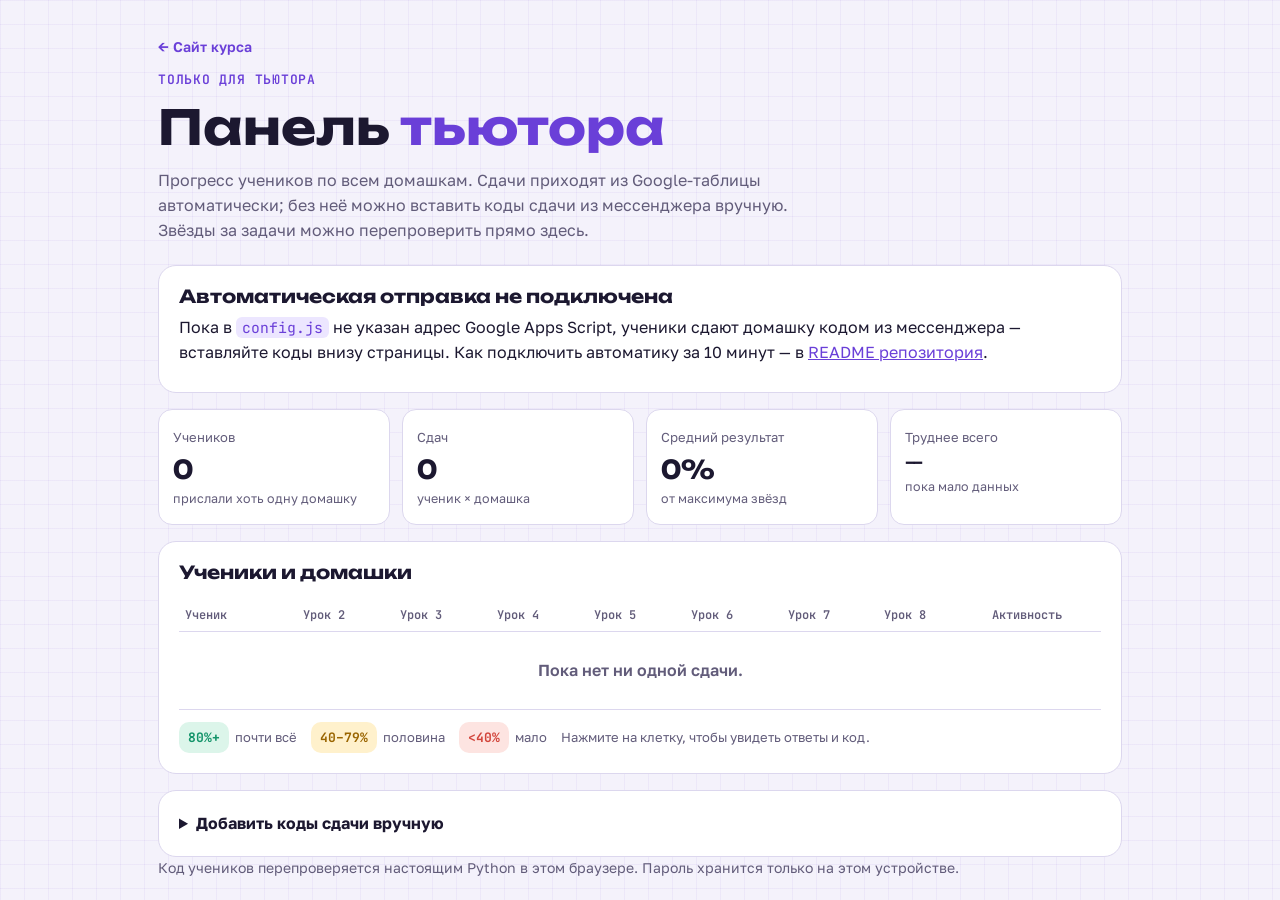
==== tutor.html @ bf75dc19 "Сайт курса Python: уроки 1–11, домашки 2–8, презентации 8–11, панель тьютора - Главная со всеми урок" ====
<!DOCTYPE html>
<html lang="ru">
<head>
<meta charset="utf-8">
<meta name="viewport" content="width=device-width, initial-scale=1">
<meta name="robots" content="noindex">
<title>Панель тьютора: курс Python</title>
<link rel="stylesheet" href="assets/site.css">
<style>
.tiles{display:grid;grid-template-columns:repeat(4,1fr);gap:12px}
@media (max-width:760px){.tiles{grid-template-columns:1fr 1fr}}
.tile{background:var(--paper);border:1px solid var(--line);border-radius:14px;padding:14px}
.tile span{font-size:13px;color:var(--muted)}
.tile b{display:block;font:700 26px var(--display);font-variant-numeric:tabular-nums;margin-top:4px}
.tile small{color:var(--muted);font-size:12.5px}
table.mx{width:100%;border-collapse:collapse;font-variant-numeric:tabular-nums}
table.mx th{font:600 12px var(--mono);color:var(--muted);text-align:center;padding:8px 6px;border-bottom:1px solid var(--line);white-space:nowrap}
table.mx th:first-child{text-align:left}
table.mx td{padding:6px;border-bottom:1px solid var(--line);text-align:center}
table.mx td:first-child{text-align:left;font-weight:600;white-space:nowrap}
table.mx td.when{color:var(--muted);font-size:13px;white-space:nowrap}
.cell{display:inline-block;min-width:74px;padding:6px 8px;border-radius:10px;font:700 13px var(--mono);border:1.5px solid transparent;background:var(--bg);color:var(--muted)}
button.cell:hover{border-color:var(--accent)}
.cell.p0{background:var(--coral-soft);color:var(--coral)}
.cell.p1{background:var(--gold-soft);color:var(--gold)}
.cell.p2{background:var(--mint-soft);color:var(--mint)}
.cell.on{border-color:var(--accent)}
.dot{display:inline-grid;place-items:center;width:26px;height:26px;border-radius:8px;font:700 13px var(--mono)}
.dot.ok{background:var(--mint-soft);color:var(--mint)}
.dot.no{background:var(--coral-soft);color:var(--coral)}
.dot.warn{background:var(--gold-soft);color:var(--gold)}
.dot.none{border:1px dashed var(--line);color:var(--muted)}
.dots{display:flex;flex-wrap:wrap;gap:6px;margin:4px 0 12px}
.tks{display:grid;grid-template-columns:repeat(auto-fill,minmax(340px,1fr));gap:12px;margin-top:12px;align-items:start}
.tk{background:var(--bg);border:1px solid var(--line);border-radius:14px;padding:12px;min-width:0}
.tk h4{font:700 15px var(--body);display:flex;justify-content:space-between;gap:8px;align-items:center;margin-bottom:6px}
.tk pre.code{max-height:260px;overflow:auto;font-size:12.5px}
.legend{display:flex;flex-wrap:wrap;gap:14px;font-size:13px;color:var(--muted);margin-top:12px}
.legend span{display:inline-flex;gap:6px;align-items:center}
.msg{font-size:14px;color:var(--muted)}
.msg b.ok{color:var(--mint)}.msg b.no{color:var(--coral)}
textarea#paste{width:100%;min-height:100px;border:1px solid var(--line);border-radius:12px;padding:10px;background:var(--bg);color:var(--ink);font:13px var(--mono)}
</style>
</head>
<body>
<div class="wrap">
  <header class="hero">
    <div class="topbar"><a href="index.html">← Сайт курса</a></div>
    <div style="height:14px"></div>
    <div class="kicker">Только для тьютора</div>
    <h1>Панель <span>тьютора</span></h1>
    <p>Прогресс учеников по всем домашкам. Сдачи приходят из Google-таблицы автоматически; без неё можно вставить коды сдачи из мессенджера вручную. Звёзды за задачи можно перепроверить прямо здесь.</p>
  </header>

  <div class="grid">
    <div class="card" id="conn"></div>
    <div class="tiles" id="tiles"></div>
    <div class="card">
      <div class="row" style="justify-content:space-between;margin-bottom:8px"><h3>Ученики и домашки</h3><span class="msg" id="upd"></span></div>
      <div class="tblwrap"><table class="mx" id="mx"></table></div>
      <div class="legend"><span><i class="cell p2" style="min-width:0">80%+</i>почти всё</span><span><i class="cell p1" style="min-width:0">40–79%</i>половина</span><span><i class="cell p0" style="min-width:0">&lt;40%</i>мало</span><span>Нажмите на клетку, чтобы увидеть ответы и код.</span></div>
    </div>
    <div class="card" id="detail" hidden></div>
    <details class="card">
      <summary style="cursor:pointer;font-weight:700">Добавить коды сдачи вручную</summary>
      <p class="msg">Если ученик прислал сообщение с кодом сдачи (начинается с <code>KP1z.</code>), вставьте его сюда. Можно сразу много сообщений подряд. Эти сдачи хранятся только в этом браузере.</p>
      <textarea id="paste" aria-label="Сообщения учеников"></textarea>
      <div class="row" style="margin-top:8px"><button class="btn" id="addBtn">Добавить</button><span class="msg" id="addMsg"></span></div>
    </details>
  </div>
</div>
<footer class="wrap">Код учеников перепроверяется настоящим Python в этом браузере. Пароль хранится только на этом устройстве.</footer>

<script src="config.js"></script>
<script src="assets/lessons.js"></script>
<script src="assets/runner.js"></script>
<script src="assets/hw-engine.js"></script>
<script>
(async function(){
  const CFG = window.SITE_CONFIG || {};
  const A = window.HW;
  const { esc, hl, $, $$, el } = A;
  const DATA = {};
  A.mount = d => { DATA[d.id] = d; };
  const HWS = LESSONS.filter(L => L.hwId);
  for (const L of HWS){
    await new Promise(res => { const s = document.createElement('script'); s.src = L.hw.replace('.html', '.js'); s.onload = res; s.onerror = res; document.body.appendChild(s); });
  }
  const KEY = 'kiber-tutor-v1';
  let T = {}; try { T = JSON.parse(localStorage.getItem(KEY) || '{}') || {}; } catch (e) {}
  T.codes = T.codes || {};
  const saveT = () => { try { localStorage.setItem(KEY, JSON.stringify(T)); } catch (e) {} };
  const nkey = n => String(n || '').toLowerCase().replace(/ё/g, 'е').replace(/\s+/g, ' ').trim();
  let remote = [];      // [{name, hw, ts, data:payload}]
  let current = null;   // {k, hw}

  /* ---------- подключение ---------- */
  const conn = $('#conn');
  function paintConn(status){
    if (!CFG.endpoint){
      conn.innerHTML = `<h3>Автоматическая отправка не подключена</h3><p>Пока в <code>config.js</code> не указан адрес Google Apps Script, ученики сдают домашку кодом из мессенджера — вставляйте коды внизу страницы. Как подключить автоматику за 10 минут — в <a href="https://github.com/svet04ka/python#автоматическая-отправка-прогресса" target="_blank" rel="noopener">README репозитория</a>.</p>`;
      return;
    }
    conn.innerHTML = `<h3>Google-таблица</h3><div class="row" style="margin-top:8px"><label for="pw">Пароль из скрипта:</label><input class="inp" id="pw" type="password" style="width:220px" autocomplete="current-password"><button class="btn" id="load">Загрузить сдачи</button><span class="msg" id="cmsg">${status || ''}</span></div>`;
    $('#pw').value = T.pw || '';
    $('#load').addEventListener('click', () => { T.pw = $('#pw').value.trim(); saveT(); load(); });
    $('#pw').addEventListener('keydown', e => { if (e.key === 'Enter') $('#load').click(); });
  }
  async function load(){
    const m = $('#cmsg');
    if (!T.pw){ m.innerHTML = '<b class="no">Введите пароль.</b>'; return; }
    m.textContent = 'Загружаю…';
    try {
      const r = await fetch(CFG.endpoint + (CFG.endpoint.includes('?') ? '&' : '?') + 'action=list&key=' + encodeURIComponent(T.pw));
      const j = await r.json();
      if (!j.ok){ m.innerHTML = j.error === 'key' ? '<b class="no">Неверный пароль.</b>' : '<b class="no">Ошибка таблицы.</b>'; return; }
      remote = j.rows.map(x => { let d = null; try { d = JSON.parse(x.data); } catch (e) {} return d ? { name: x.name, hw: x.hw, ts: x.ts || d.ts, data: d, src: 'sheet' } : null; }).filter(Boolean);
      m.innerHTML = `<b class="ok">Загружено сдач: ${remote.length}.</b>`;
      $('#upd').textContent = 'Обновлено в ' + new Date().toLocaleTimeString('ru-RU', { hour: '2-digit', minute: '2-digit' });
      render();
    } catch (e){ m.innerHTML = '<b class="no">Не удалось связаться с таблицей.</b> Проверьте адрес в config.js и что веб-приложение доступно всем.'; }
  }
  paintConn();
  if (CFG.endpoint && T.pw){ load(); setInterval(() => { if (document.visibilityState === 'visible') load(); }, 120000); }

  /* ---------- коды вручную ---------- */
  function fromB64url(s){ s = s.replace(/-/g, '+').replace(/_/g, '/'); while (s.length % 4) s += '='; const b = atob(s), u = new Uint8Array(b.length); for (let i = 0; i < b.length; i++) u[i] = b.charCodeAt(i); return u; }
  async function decode(code){
    let raw = fromB64url(code.slice(5));
    if (code[3] === 'z'){ const ds = new Blob([raw]).stream().pipeThrough(new DecompressionStream('deflate-raw')); raw = new Uint8Array(await new Response(ds).arrayBuffer()); }
    const d = JSON.parse(new TextDecoder().decode(raw)); if (!d || !d.name || !d.hw) throw new Error('bad'); return d;
  }
  $('#addBtn').addEventListener('click', async () => {
    const codes = $('#paste').value.match(/KP1[zj]\.[A-Za-z0-9_-]+/g) || [];
    const m = $('#addMsg');
    if (!codes.length){ m.innerHTML = '<b class="no">Код сдачи не найден.</b> Он начинается с KP1z.'; return; }
    let ok = 0, bad = 0;
    for (const c of codes){ try { const d = await decode(c); const k = nkey(d.name) + '|' + d.hw; if (!T.codes[k] || T.codes[k].ts <= d.ts){ T.codes[k] = d; ok++; } } catch (e){ bad++; } }
    saveT(); $('#paste').value = '';
    m.innerHTML = `<b class="ok">Добавлено: ${ok}.</b>` + (bad ? ` Повреждённых кодов: ${bad} — попросите ученика прислать сообщение ещё раз.` : '');
    render();
  });

  /* ---------- данные ---------- */
  function merged(){
    const map = {};
    const put = (d, src) => { const k = nkey(d.name) + '|' + d.hw; if (!map[k] || (map[k].ts || 0) < (d.ts || 0)) map[k] = Object.assign({}, d, { src }); };
    remote.forEach(r => put(r.data, 'sheet'));
    Object.values(T.codes).forEach(d => put(d, 'code'));
    const students = {};
    Object.values(map).forEach(d => { const k = nkey(d.name); (students[k] = students[k] || { name: d.name, hw: {}, last: 0 }); students[k].hw[d.hw] = d; students[k].last = Math.max(students[k].last, d.ts || 0); });
    return students;
  }
  const fmt = ts => ts ? new Date(ts).toLocaleString('ru-RU', { day: 'numeric', month: 'short', hour: '2-digit', minute: '2-digit' }) : '';

  function render(){
    const st = merged();
    const list = Object.entries(st).sort((a, b) => a[1].name.localeCompare(b[1].name, 'ru'));
    // плитки
    const subs = list.reduce((s, [, x]) => s + Object.keys(x.hw).length, 0);
    let pctSum = 0, pctN = 0; const solved = {}, claimed = {};
    list.forEach(([, x]) => Object.values(x.hw).forEach(d => { if (d.max){ pctSum += d.stars / d.max; pctN++; } Object.entries(d.tasks || {}).forEach(([id, t]) => { const k = d.hw + '/' + id; claimed[k] = (claimed[k] || 0) + 1; if (t.d) solved[k] = (solved[k] || 0) + 1; }); }));
    let hard = '—', hardRate = 2;
    Object.keys(claimed).forEach(k => { if (claimed[k] < 2) return; const r = (solved[k] || 0) / claimed[k]; if (r < hardRate){ hardRate = r; const [hw, id] = k.split('/'); const D = DATA[hw]; const t = D && D.tasks.find(x => x.id === id); hard = t ? `Урок ${D.lesson}: ${t.title}` : k; } });
    $('#tiles').innerHTML = `<div class="tile"><span>Учеников</span><b>${list.length}</b><small>прислали хоть одну домашку</small></div><div class="tile"><span>Сдач</span><b>${subs}</b><small>ученик × домашка</small></div><div class="tile"><span>Средний результат</span><b>${pctN ? Math.round(pctSum / pctN * 100) : 0}%</b><small>от максимума звёзд</small></div><div class="tile"><span>Труднее всего</span><b style="font-size:15px;line-height:1.35">${esc(hard)}</b><small>${hardRate <= 1 ? 'решили ' + Math.round(hardRate * 100) + '% начавших' : 'пока мало данных'}</small></div>`;
    // матрица
    const mx = $('#mx');
    mx.innerHTML = `<thead><tr><th>Ученик</th>${HWS.map(L => `<th title="${esc(L.title)}">Урок ${L.n}</th>`).join('')}<th>Активность</th></tr></thead>`;
    const tb = document.createElement('tbody'); mx.appendChild(tb);
    if (!list.length) tb.innerHTML = `<tr><td colspan="${HWS.length + 2}" style="text-align:center;color:var(--muted);padding:26px">Пока нет ни одной сдачи.</td></tr>`;
    list.forEach(([k, x]) => {
      const tr = document.createElement('tr');
      tr.innerHTML = `<td></td>` + HWS.map(L => { const d = x.hw[L.hwId]; if (!d) return '<td><span class="cell">—</span></td>'; const p = d.max ? d.stars / d.max : 0; const on = current && current.k === k && current.hw === L.hwId ? ' on' : ''; return `<td><button class="cell ${p >= .8 ? 'p2' : p >= .4 ? 'p1' : 'p0'}${on}" data-k="${esc(k).replace(/"/g, '&quot;')}" data-hw="${L.hwId}">${d.stars}/${d.max} ★</button></td>`; }).join('') + `<td class="when">${fmt(x.last)}</td>`;
      tr.firstChild.textContent = x.name;
      tb.appendChild(tr);
    });
    $$('button.cell', mx).forEach(b => b.addEventListener('click', () => { current = { k: b.dataset.k, hw: b.dataset.hw }; render(); showDetail(); }));
    if (current) showDetail(true);
  }

  /* ---------- детали ---------- */
  function showDetail(quiet){
    const st = merged(); const x = st[current.k]; const det = $('#detail');
    const d = x && x.hw[current.hw]; const D = DATA[current.hw];
    if (!d || !D){ det.hidden = true; return; }
    if (quiet && det.dataset.cur === current.k + current.hw + d.ts) return;
    det.dataset.cur = current.k + current.hw + d.ts;
    det.hidden = false;
    const dots = (arr) => `<div class="dots">${(arr || []).map((v, i) => `<span class="dot ${v === 2 ? 'ok' : v === 1 ? 'warn' : 'none'}" title="${v === 2 ? 'с первой попытки' : v === 1 ? 'не с первой попытки' : 'не отвечал(а)'}">${i + 1}</span>`).join('')}</div>`;
    det.innerHTML = `<div class="row" style="justify-content:space-between"><h3></h3><div class="row"><button class="btn" id="recheckAll">Перепроверить все задачи</button><button class="btn ghost" id="delSub">Удалить сдачу</button></div></div>
      <p class="msg">Урок ${D.lesson}: ${esc(D.short || D.title)} · ${d.stars} из ${d.max} ★ · обновлено ${fmt(d.ts)} · ${d.src === 'sheet' ? 'из таблицы' : 'из кода сдачи'}</p>
      <div class="row" style="gap:30px;align-items:flex-start;margin-top:8px">${D.quiz && D.quiz.length ? `<div><b style="font-size:13px">Квиз</b>${dots(d.quiz)}</div>` : ''}${D.bugs && D.bugs.length ? `<div><b style="font-size:13px">Найди ошибку</b>${dots(d.bugs)}</div>` : ''}</div>
      <div class="tks"></div>`;
    $('h3', det).textContent = x.name;
    const host = $('.tks', det);
    const boxes = [];
    D.tasks.forEach((Tk, i) => {
      const t = (d.tasks || {})[Tk.id] || { d: 0, c: '' };
      const box = el('div', 'tk');
      const code = t.c || '';
      const stat = t.d ? '<span class="dot ok" title="ученик решил">✓</span>' : code ? '<span class="dot no" title="начал, не решил">✗</span>' : '<span class="dot none" title="не начинал">·</span>';
      box.innerHTML = `<h4><span>${i + 1}. ${esc(Tk.title)}</span>${stat}</h4>` + (code ? `<p class="msg" style="margin:0">Проверок: ${t.n || 0}${t.i ? ' · ввод: <code>' + esc(t.i.replace(/\n/g, ' ⏎ ')) + '</code>' : ''}</p><pre class="code">${hl(code)}</pre>${Tk.kind === 'turtle' ? '<canvas class="turtle" width="800" height="500" hidden></canvas>' : ''}<div class="console" hidden></div><ul class="checks"></ul><div class="btns"><button class="btn ghost rc">▶ Перепроверить</button></div>` : '<p class="msg" style="margin:0">Код не менялся — задачу не начинали.</p>');
      host.appendChild(box);
      if (!code) return;
      const rc = async () => {
        const btn = $('.rc', box); btn.disabled = true; $('.checks', box).innerHTML = '<li>Проверяю…</li>';
        const r = await A.checkTask(Tk, code, t.i ? t.i.split('\n') : []);
        btn.disabled = false;
        $('.checks', box).innerHTML = r.items.map(([ok, l, note]) => `<li class="${ok ? 'ok' : 'no'}"><span class="chk">${esc(l)}${note ? `<small>${esc(note)}</small>` : ''}</span></li>`).join('') + `<li class="${r.ok ? 'ok' : 'no'}"><b>${r.ok ? 'Решено верно' : 'Есть замечания'}</b></li>`;
        const con = $('.console', box); if (r.res){ con.hidden = false; con.innerHTML = A.consoleHTML(r.res); }
        const cv = $('canvas', box); if (cv && r.res){ cv.hidden = false; A.renderOps(cv, r.res.ops, r.res.ops.length, { mode: r.res.mode }); }
      };
      $('.rc', box).addEventListener('click', rc);
      boxes.push(rc);
    });
    $('#recheckAll').addEventListener('click', async () => { for (const f of boxes) await f(); });
    const del = $('#delSub');
    del.addEventListener('click', async () => {
      if (del.dataset.sure !== '1'){ del.dataset.sure = '1'; del.textContent = 'Точно удалить? Нажмите ещё раз'; return; }
      delete T.codes[current.k + '|' + current.hw]; saveT();
      if (d.src === 'sheet' && CFG.endpoint && T.pw){ try { await fetch(CFG.endpoint + '?action=delete&key=' + encodeURIComponent(T.pw) + '&name=' + encodeURIComponent(d.name) + '&hw=' + encodeURIComponent(d.hw)); } catch (e) {} remote = remote.filter(r => !(nkey(r.name) === current.k && r.hw === current.hw)); }
      current = null; $('#detail').hidden = true; render();
    });
    if (!quiet) det.scrollIntoView({ block: 'start', behavior: 'smooth' });
  }
  render();
})();
</script>
</body>
</html>
---- assets/site.css ----
@import url("https://fonts.googleapis.com/css2?family=Unbounded:wght@500;700&family=Golos+Text:wght@400;500;600;700&family=JetBrains+Mono:wght@400;600&display=swap");
:root{
  /* Тетрадь в клетку + окно черепашки. Одна колонка карточек, сверху навигация по разделам */
  --bg:#f4f2fb; --paper:#ffffff; --ink:#1c1830; --muted:#625c7a; --line:#dcd7ee;
  --accent:#6a3fd8; --accent-soft:#ece6ff; --mint:#14946a; --mint-soft:#dcf5ea;
  --coral:#d2453b; --coral-soft:#fde4e1; --gold:#9a6500; --gold-soft:#fff1cc;
  --code-bg:#17142a; --code-ink:#e9e6f7; --grid:rgba(106,63,216,.06);
  --display:"Unbounded","Arial Black",system-ui,sans-serif;
  --body:"Golos Text","Segoe UI",system-ui,sans-serif;
  --mono:"JetBrains Mono",ui-monospace,Menlo,Consolas,monospace;
  color-scheme:light;
}
@media (prefers-color-scheme: dark){:root:not([data-theme="light"]){
  --bg:#121022; --paper:#1b1830; --ink:#ece9f8; --muted:#a49dc0; --line:#312c4d;
  --accent:#a88bff; --accent-soft:#2b2350; --mint:#4fd3a0; --mint-soft:#163a2f;
  --coral:#ff7a6e; --coral-soft:#3d1d1d; --gold:#f2b632; --gold-soft:#3a2e0b;
  --code-bg:#0b0a16; --grid:rgba(168,139,255,.05); color-scheme:dark;}}
:root[data-theme="dark"]{
  --bg:#121022; --paper:#1b1830; --ink:#ece9f8; --muted:#a49dc0; --line:#312c4d;
  --accent:#a88bff; --accent-soft:#2b2350; --mint:#4fd3a0; --mint-soft:#163a2f;
  --coral:#ff7a6e; --coral-soft:#3d1d1d; --gold:#f2b632; --gold-soft:#3a2e0b;
  --code-bg:#0b0a16; --grid:rgba(168,139,255,.05); color-scheme:dark;}
*{box-sizing:border-box}
html{scroll-behavior:smooth}
@media (prefers-reduced-motion: reduce){html{scroll-behavior:auto}*{animation:none!important;transition:none!important}}
body{margin:0;background:var(--bg);color:var(--ink);font:16px/1.55 var(--body);
  background-image:linear-gradient(var(--grid) 1px,transparent 1px),linear-gradient(90deg,var(--grid) 1px,transparent 1px);background-size:24px 24px}
a{color:var(--accent)}
code,.mono{font-family:var(--mono);font-size:.92em}
p code,li code,td code,.q-text code,.fb code,.chk code{background:var(--accent-soft);color:var(--accent);padding:1px 6px;border-radius:6px;white-space:pre-wrap}
h1,h2,h3,h4{font-family:var(--display);text-wrap:balance;line-height:1.2;margin:0}
h2{font-size:clamp(22px,3.4vw,30px)}
h3{font-size:18px}
.wrap{max-width:1000px;margin:0 auto;padding:0 18px}
button{font:inherit;cursor:pointer;color:inherit}
:focus-visible{outline:3px solid var(--accent);outline-offset:2px}

/* верх */
.topbar{display:flex;justify-content:space-between;align-items:center;gap:12px;padding:14px 0 0;font-size:14px}
.topbar a{text-decoration:none;font-weight:600}
header.hero{padding:22px 0 22px}
.kicker{font:600 13px/1.3 var(--mono);color:var(--accent);letter-spacing:.06em;text-transform:uppercase}
.hero h1{font-size:clamp(28px,5.2vw,48px);margin:10px 0 12px}
.hero h1 span{color:var(--accent)}
.hero p{max-width:64ch;color:var(--muted);margin:0}
.scorebar{display:flex;flex-wrap:wrap;gap:14px;align-items:center;margin-top:20px;background:var(--paper);border:1px solid var(--line);border-radius:16px;padding:14px 18px}
.scorebar .stars{font:700 22px/1 var(--display);font-variant-numeric:tabular-nums;white-space:nowrap}
.scorebar .stars small{font:500 14px var(--body);color:var(--muted)}
.meter{flex:1;min-width:140px;height:12px;background:var(--accent-soft);border-radius:99px;overflow:hidden}
.meter i{display:block;height:100%;width:0;background:linear-gradient(90deg,var(--accent),var(--mint));border-radius:99px;transition:width .5s}
.who{display:flex;gap:8px;align-items:center;flex-wrap:wrap;font-size:14px}
.who input{font:15px var(--body);padding:7px 10px;border-radius:10px;border:1.5px solid var(--line);background:var(--bg);color:var(--ink);width:210px}
.sync{font-size:13px;color:var(--muted)}
.sync.ok{color:var(--mint)}.sync.no{color:var(--coral)}

nav.toc{position:sticky;top:0;z-index:20;background:color-mix(in srgb,var(--bg) 88%,transparent);backdrop-filter:blur(8px);border-bottom:1px solid var(--line)}
nav.toc .wrap{display:flex;gap:6px;overflow-x:auto;padding-top:10px;padding-bottom:10px}
nav.toc a{flex:none;text-decoration:none;color:var(--ink);font-weight:600;font-size:14px;padding:7px 12px;border-radius:99px;border:1px solid var(--line);background:var(--paper)}
nav.toc a b{font-family:var(--mono);color:var(--accent);margin-right:6px}
nav.toc a:hover{border-color:var(--accent)}

section.part{padding:40px 0 8px;scroll-margin-top:60px}
.part-head{display:flex;gap:14px;align-items:baseline;margin-bottom:8px}
.part-head .num{font:700 14px/1 var(--mono);color:#fff;background:var(--accent);padding:6px 9px;border-radius:8px}
:root[data-theme="dark"] .part-head .num{color:#121022}
@media (prefers-color-scheme: dark){:root:not([data-theme="light"]) .part-head .num{color:#121022}}
.lead{color:var(--muted);max-width:66ch;margin:6px 0 18px}
.grid{display:grid;gap:16px}
.card{background:var(--paper);border:1px solid var(--line);border-radius:18px;padding:20px;min-width:0}
.card h3{margin-bottom:8px}
.card p{margin:.45em 0}
.card ul,.card ol{margin:.4em 0;padding-left:22px}
.card li{margin:.2em 0}
.two{display:grid;grid-template-columns:1fr 1fr;gap:16px}
@media (max-width:760px){.two{grid-template-columns:1fr}}
.callout{display:flex;gap:12px;align-items:flex-start;background:var(--mint-soft);border-radius:14px;padding:14px 16px}
.callout b{color:var(--mint);white-space:nowrap}
.callout.warn{background:var(--coral-soft)}.callout.warn b{color:var(--coral)}
.callout.tip{background:var(--accent-soft)}.callout.tip b{color:var(--accent)}

/* код */
pre.code{margin:10px 0;background:var(--code-bg);color:var(--code-ink);border-radius:12px;padding:14px 16px;overflow-x:auto;font:14px/1.6 var(--mono);position:relative}
pre.code .try{position:absolute;top:8px;right:8px;font:600 12px var(--body);background:rgba(255,255,255,.1);color:#e9e6f7;border:0;border-radius:8px;padding:4px 9px}
pre.code .try:hover{background:rgba(255,255,255,.2)}
.k{color:#c792ff}.s{color:#9be29b}.n{color:#ffb86b}.f{color:#7cc7ff}.c{color:#8a84a8;font-style:italic}
.steps{counter-reset:st;display:grid;gap:12px}
.step{border-left:3px solid var(--accent);padding:2px 0 2px 14px}
.step h4{font:700 15px var(--body);margin-bottom:4px}

.chips{display:flex;flex-wrap:wrap;gap:8px;margin:10px 0}
.chip{border:1px solid var(--line);background:var(--paper);color:var(--ink);border-radius:99px;padding:6px 12px;font:600 13px var(--mono)}
.chip:hover,.chip.on{border-color:var(--accent);color:var(--accent)}
.row{display:flex;flex-wrap:wrap;gap:10px;align-items:center}
.inp{font:15px var(--mono);padding:8px 10px;border-radius:10px;border:1px solid var(--line);background:var(--paper);color:var(--ink);width:120px}
.result{font:600 15px/1.5 var(--mono);padding:10px 14px;border-radius:10px;background:var(--code-bg);color:#9be29b;min-height:44px;white-space:pre-wrap}
.result.err{color:#ff9b91}
.slider{display:grid;grid-template-columns:24px 1fr 44px;gap:8px;align-items:center;font:600 14px var(--mono)}
.slider input{width:100%}
.cap{font:600 12px var(--mono);color:var(--muted);text-transform:uppercase;letter-spacing:.05em;margin:0 0 6px}
canvas.turtle{display:block;width:100%;height:auto;background:#fff;border:1px solid var(--line);border-radius:12px;aspect-ratio:8/5}
table.cmds{width:100%;border-collapse:collapse;font-size:15px}
table.cmds td,table.cmds th{padding:8px 6px;border-bottom:1px solid var(--line);vertical-align:top;text-align:left}
table.cmds td:first-child{white-space:nowrap;width:1%}
.tblwrap{overflow-x:auto}

/* квиз и баги */
.q{display:grid;gap:10px}
.q-num{font:700 13px var(--mono);color:var(--accent)}
.q-text{font-weight:600;font-size:17px}
.opts{display:grid;grid-template-columns:1fr 1fr;gap:8px}
@media (max-width:560px){.opts{grid-template-columns:1fr}}
.opt{text-align:left;border:1.5px solid var(--line);background:var(--paper);color:var(--ink);border-radius:12px;padding:10px 14px;font-size:15px}
.opt:hover:not(:disabled){border-color:var(--accent)}
.opt.right{border-color:var(--mint);background:var(--mint-soft)}
.opt.wrong{border-color:var(--coral);background:var(--coral-soft)}
.opt:disabled{cursor:default}
.fb{font-size:14.5px;color:var(--muted);min-height:1em}
.fb b.ok{color:var(--mint)}.fb b.no{color:var(--coral)}
.bug pre{padding:8px 0}
.bug .ln{display:block;padding:0 14px;cursor:pointer;border-left:3px solid transparent;white-space:pre}
.bug .ln:hover{background:rgba(255,255,255,.06)}
.bug .ln i{display:inline-block;width:2em;color:#6d6790;font-style:normal;user-select:none}
.bug .ln.hit{background:rgba(79,211,160,.18);border-left-color:#4fd3a0}
.bug .ln.miss{background:rgba(255,122,110,.18);border-left-color:#ff7a6e}
.bug.solved .ln{cursor:default}

/* задачи */
.task-head{display:flex;gap:12px;align-items:center;flex-wrap:wrap;justify-content:space-between}
.lvl{font:700 12px var(--mono);padding:4px 9px;border-radius:99px;text-transform:uppercase;letter-spacing:.04em;white-space:nowrap}
.lvl.l1{background:var(--mint-soft);color:var(--mint)}
.lvl.l2{background:var(--gold-soft);color:var(--gold)}
.lvl.l3{background:var(--coral-soft);color:var(--coral)}
.lvl.l4{background:var(--accent-soft);color:var(--accent)}
.status{font:700 13px var(--mono);color:var(--muted)}
.status.done{color:var(--mint)}
.task .body{display:grid;grid-template-columns:1.1fr 1fr;gap:16px;margin-top:14px}
@media (max-width:820px){.task .body{grid-template-columns:1fr}}
.task .body>div{min-width:0}
.canv2{display:grid;grid-template-columns:1fr;gap:10px}
@media (min-width:421px) and (max-width:820px){.canv2{grid-template-columns:1fr 1fr}}
.editor{display:flex;background:var(--code-bg);border-radius:12px;overflow:hidden;border:1px solid transparent}
.editor:focus-within{border-color:var(--accent)}
.editor .gut{padding:12px 8px 12px 12px;color:#5e5880;font:14px/1.6 var(--mono);text-align:right;user-select:none;white-space:pre;overflow:hidden}
.editor textarea{flex:1;min-height:200px;resize:vertical;border:0;outline:0;background:transparent;color:var(--code-ink);font:14px/1.6 var(--mono);padding:12px 12px 12px 6px;tab-size:4;white-space:pre;overflow:auto;min-width:0}
.stdin{margin-top:10px}
.stdin label{font:600 12px var(--mono);color:var(--muted);text-transform:uppercase;letter-spacing:.05em}
.stdin textarea{width:100%;min-height:58px;margin-top:4px;resize:vertical;border:1.5px dashed var(--line);border-radius:10px;background:var(--bg);color:var(--ink);font:14px/1.5 var(--mono);padding:8px 10px}
.btns{display:flex;flex-wrap:wrap;gap:8px;margin-top:10px}
.btn{border:0;border-radius:10px;padding:9px 14px;font-weight:700;font-size:14px;background:var(--accent);color:#fff;text-decoration:none;display:inline-block}
:root[data-theme="dark"] .btn{color:#121022}
@media (prefers-color-scheme: dark){:root:not([data-theme="light"]) .btn{color:#121022}}
.btn.ghost{background:transparent;color:var(--ink);border:1.5px solid var(--line)}
.btn.ghost:hover{border-color:var(--accent)}
.btn.go{background:var(--mint)}
.btn:disabled{opacity:.55;cursor:wait}
.console{margin-top:10px;background:var(--code-bg);color:var(--code-ink);border-radius:10px;padding:10px 12px;font:13.5px/1.55 var(--mono);white-space:pre-wrap;min-height:44px;max-height:240px;overflow:auto;word-break:break-word}
.console .e{color:#ff9b91}.console .ok{color:#7ee2b0}.console .dim{color:#8a84a8}.console .in{color:#ffd479}.console .pr{color:#b9b3d6}
.checks{list-style:none;padding:0;margin:10px 0 0;display:grid;gap:4px;font-size:14.5px}
.checks li{display:flex;gap:6px}
.checks li::before{content:"○";flex:none;width:1.2em;color:var(--muted)}
.checks li.ok::before{content:"✓";color:var(--mint);font-weight:700}
.checks li.no::before{content:"✗";color:var(--coral);font-weight:700}
.checks .chk small{display:block;color:var(--muted)}
details.hint{margin-top:10px;font-size:14.5px}
details.hint summary{cursor:pointer;color:var(--accent);font-weight:600}
.pystate{font-size:13px;color:var(--muted);display:flex;gap:6px;align-items:center}
.pystate i{width:8px;height:8px;border-radius:50%;background:var(--gold);display:inline-block}
.pystate.ready i{background:var(--mint)}.pystate.error i{background:var(--coral)}

/* итог */
.big{font:700 clamp(40px,8vw,72px)/1 var(--display);color:var(--accent);font-variant-numeric:tabular-nums}
.sumgrid{display:grid;grid-template-columns:repeat(3,1fr);gap:12px;margin:16px 0}
@media (max-width:560px){.sumgrid{grid-template-columns:1fr}}
.sumgrid div{background:var(--accent-soft);border-radius:14px;padding:14px}
.sumgrid b{display:block;font:700 22px var(--display);font-variant-numeric:tabular-nums}
textarea.copyout{width:100%;height:150px;margin-top:10px;font:13px var(--mono);border-radius:10px;border:1px solid var(--line);background:var(--paper);color:var(--ink);padding:10px;display:none}
footer{padding:40px 0 60px;color:var(--muted);font-size:14px}
.confetti{position:fixed;pointer-events:none;z-index:99;width:10px;height:14px;border-radius:2px;animation:fall 1.4s ease-in forwards}
@keyframes fall{to{transform:translate(var(--dx),110vh) rotate(720deg);opacity:.2}}
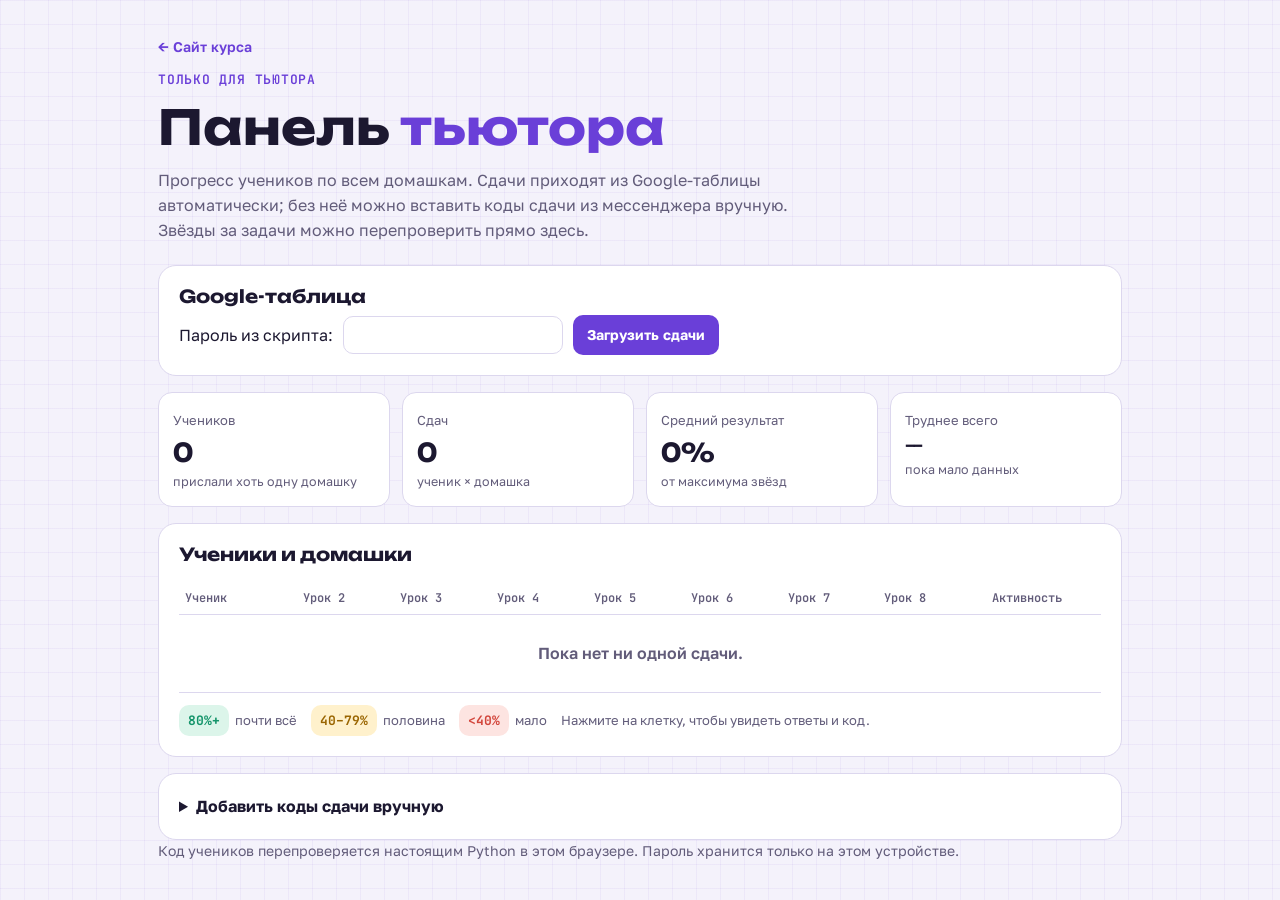
==== commit 3ed4acfb: "Отправка прогресса: досылать старый прогресс, понятнее ошибка пароля - Домашка при открытии отправля" ====
--- a/tutor.html
+++ b/tutor.html
@@ -83,6 +83,8 @@
   const DATA = {};
   A.mount = d => { DATA[d.id] = d; };
   const HWS = LESSONS.filter(L => L.hwId);
+  let paintConn = () => {};
+  const loadingNote = document.getElementById('conn'); loadingNote.innerHTML = '<p class="msg">Загружаю панель…</p>';
   for (const L of HWS){
     await new Promise(res => { const s = document.createElement('script'); s.src = L.hw.replace('.html', '.js'); s.onload = res; s.onerror = res; document.body.appendChild(s); });
   }
@@ -96,7 +98,7 @@
 
   /* ---------- подключение ---------- */
   const conn = $('#conn');
-  function paintConn(status){
+  paintConn = function (status){
     if (!CFG.endpoint){
       conn.innerHTML = `<h3>Автоматическая отправка не подключена</h3><p>Пока в <code>config.js</code> не указан адрес Google Apps Script, ученики сдают домашку кодом из мессенджера — вставляйте коды внизу страницы. Как подключить автоматику за 10 минут — в <a href="https://github.com/svet04ka/python#автоматическая-отправка-прогресса" target="_blank" rel="noopener">README репозитория</a>.</p>`;
       return;
@@ -113,7 +115,7 @@
     try {
       const r = await fetch(CFG.endpoint + (CFG.endpoint.includes('?') ? '&' : '?') + 'action=list&key=' + encodeURIComponent(T.pw));
       const j = await r.json();
-      if (!j.ok){ m.innerHTML = j.error === 'key' ? '<b class="no">Неверный пароль.</b>' : '<b class="no">Ошибка таблицы.</b>'; return; }
+      if (!j.ok){ m.innerHTML = j.error === 'key' ? '<b class="no">Неверный пароль.</b> Он должен совпадать с PASSWORD в скрипте. Если вы меняли пароль или код скрипта, разверните новую версию: Развернуть → Управление развёртываниями → карандаш → Версия: «Новая версия» → Развернуть.' : '<b class="no">Ошибка таблицы.</b>'; return; }
       remote = j.rows.map(x => { let d = null; try { d = JSON.parse(x.data); } catch (e) {} return d ? { name: x.name, hw: x.hw, ts: x.ts || d.ts, data: d, src: 'sheet' } : null; }).filter(Boolean);
       m.innerHTML = `<b class="ok">Загружено сдач: ${remote.length}.</b>`;
       $('#upd').textContent = 'Обновлено в ' + new Date().toLocaleTimeString('ru-RU', { hour: '2-digit', minute: '2-digit' });
